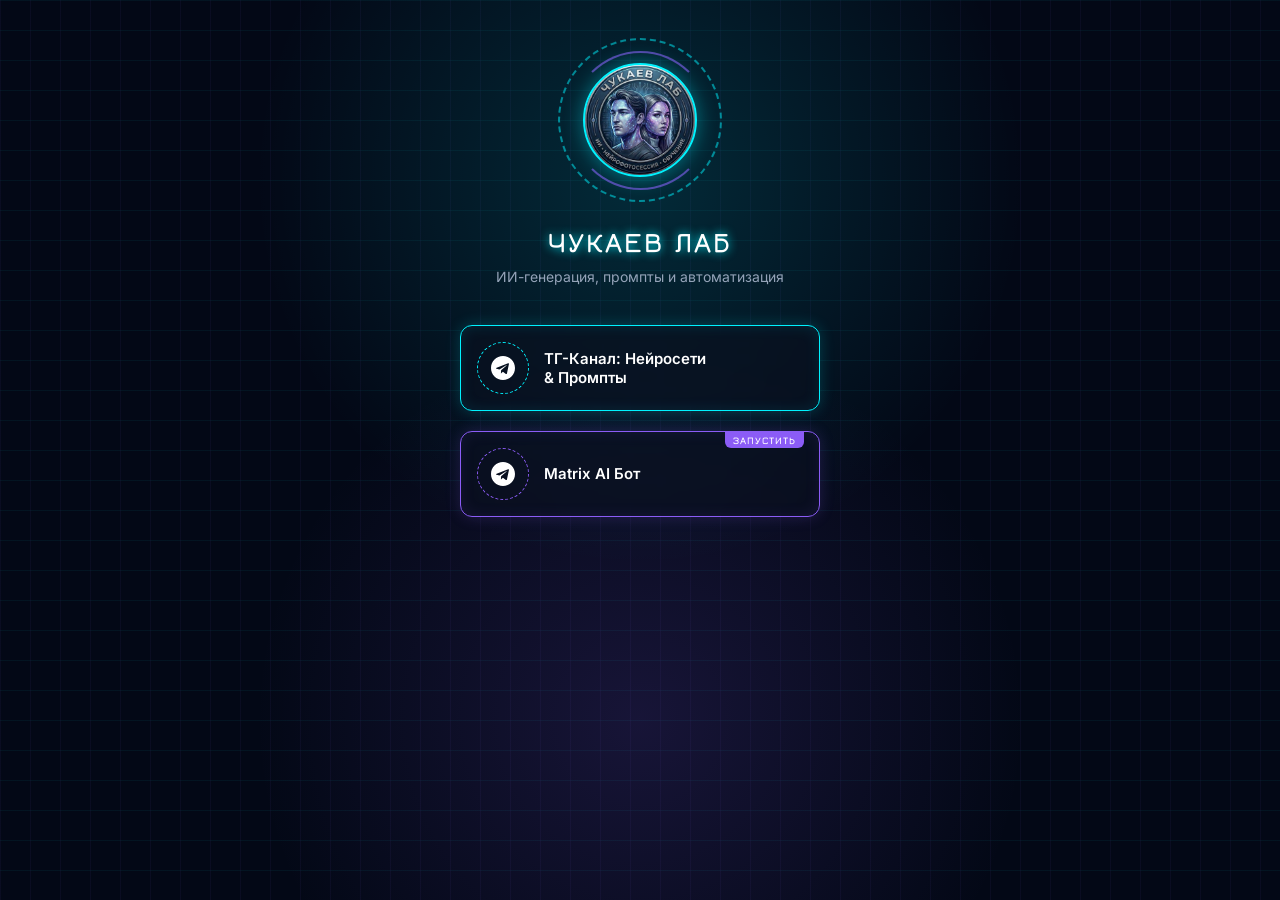
==== index.html @ b9b65d3c "Update index.html" ====
<!DOCTYPE html>
<html lang="ru">
<head>
    <meta charset="UTF-8">
    <meta name="viewport" content="width=device-width, initial-scale=1.0">
    <title>ЧУКАЕВ ЛАБ | AI Ecosystem</title>
    
    <link href="https://fonts.googleapis.com/css2?family=Jura:wght@600;700&family=Inter:wght@400;600&display=swap" rel="stylesheet">

    <style>
        :root {
            --bg-base: #030816;
            --neon-cyan: #00f2fe;
            --neon-purple: #8b5cf6;
            --text-main: #ffffff;
            --text-muted: #94a3b8;
        }

        body {
            margin: 0;
            padding: 0;
            background-color: var(--bg-base);
            font-family: 'Inter', sans-serif;
            color: var(--text-main);
            display: flex;
            flex-direction: column;
            align-items: center;
            min-height: 100vh;
            overflow-x: hidden;
            /* Кибер-фон с матричной сеткой */
            background-image: 
                radial-gradient(circle at 50% 20%, rgba(0, 242, 254, 0.15) 0%, transparent 40%),
                radial-gradient(circle at 50% 80%, rgba(139, 92, 246, 0.15) 0%, transparent 40%),
                linear-gradient(rgba(0, 242, 254, 0.05) 1px, transparent 1px),
                linear-gradient(90deg, rgba(139, 92, 246, 0.05) 1px, transparent 1px);
            background-size: 100% 100%, 100% 100%, 30px 30px, 30px 30px;
        }

        .container {
            width: 100%;
            max-width: 400px;
            padding: 40px 20px;
            box-sizing: border-box;
            display: flex;
            flex-direction: column;
            align-items: center;
        }

        /* КОМПЛЕКС АВАТАРА И КОЛЕЦ */
        .avatar-complex {
            position: relative;
            width: 160px;
            height: 160px;
            display: flex;
            justify-content: center;
            align-items: center;
            margin-bottom: 25px;
        }

        /* Фото подтягивается автоматически */
        .avatar-img {
            width: 110px;
            height: 110px;
            border-radius: 50%;
            background-image: url('IMG_20260714_024154_611.jpg');
            background-size: cover;
            background-position: center;
            border: 2px solid var(--neon-cyan);
            box-shadow: 0 0 20px rgba(0, 242, 254, 0.4);
            z-index: 10;
        }

        /* Анимированные кольца (Layer 1) */
        .ring-outer {
            position: absolute;
            width: 100%;
            height: 100%;
            border-radius: 50%;
            border: 2px dashed rgba(0, 242, 254, 0.5);
            animation: spin 15s linear infinite;
        }

        /* Анимированные кольца (Layer 2) */
        .ring-inner {
            position: absolute;
            width: 135px;
            height: 135px;
            border-radius: 50%;
            border: 2px solid rgba(139, 92, 246, 0.6);
            border-left: 2px solid transparent;
            border-right: 2px solid transparent;
            animation: spin-reverse 10s linear infinite;
        }

        @keyframes spin { 100% { transform: rotate(360deg); } }
        @keyframes spin-reverse { 100% { transform: rotate(-360deg); } }

        /* ТИТУЛЫ */
        h1 {
            font-family: 'Jura', sans-serif;
            font-size: 28px;
            font-weight: 700;
            text-transform: uppercase;
            margin: 0 0 10px 0;
            letter-spacing: 2px;
            color: var(--text-main);
            text-shadow: 0 0 10px var(--neon-cyan);
        }

        .subtitle {
            font-size: 14px;
            color: var(--text-muted);
            margin-bottom: 40px;
            text-align: center;
        }

        /* КНОПКИ */
        .btn-stack {
            width: 100%;
            display: flex;
            flex-direction: column;
            gap: 20px;
        }

        .btn {
            position: relative;
            display: flex;
            align-items: center;
            padding: 16px;
            border-radius: 12px;
            text-decoration: none;
            color: var(--text-main);
            background: rgba(10, 15, 30, 0.6);
            backdrop-filter: blur(8px);
            -webkit-backdrop-filter: blur(8px);
            transition: transform 0.2s, box-shadow 0.2s;
            overflow: hidden;
        }

        /* Стилизация Cyan кнопки */
        .btn-cyan {
            border: 1px solid var(--neon-cyan);
            box-shadow: inset 0 0 15px rgba(0, 242, 254, 0.1), 0 0 15px rgba(0, 242, 254, 0.2);
        }

        /* Стилизация Purple кнопки */
        .btn-purple {
            border: 1px solid var(--neon-purple);
            box-shadow: inset 0 0 15px rgba(139, 92, 246, 0.1), 0 0 15px rgba(139, 92, 246, 0.2);
        }

        .btn:hover {
            transform: translateY(-2px);
            filter: brightness(1.2);
        }

        /* Векторная иконка ТГ в кибер-рамке */
        .icon-box {
            display: flex;
            align-items: center;
            justify-content: center;
            width: 50px;
            height: 50px;
            border-radius: 50%;
            margin-right: 15px;
            flex-shrink: 0;
        }

        .btn-cyan .icon-box { border: 1px dashed var(--neon-cyan); }
        .btn-purple .icon-box { border: 1px dashed var(--neon-purple); }

        .tg-svg {
            width: 24px;
            height: 24px;
            fill: #fff;
        }

        .btn-text {
            font-size: 15px;
            font-weight: 600;
            line-height: 1.3;
        }

        .tag {
            position: absolute;
            top: 0;
            right: 15px;
            background: var(--neon-purple);
            color: #fff;
            font-size: 10px;
            padding: 2px 8px;
            border-radius: 0 0 6px 6px;
            text-transform: uppercase;
            letter-spacing: 1px;
            font-family: 'Jura', sans-serif;
            font-weight: 700;
        }

    </style>
</head>
<body>

    <div class="container">
        <div class="avatar-complex">
            <div class="ring-outer"></div>
            <div class="ring-inner"></div>
            <div class="avatar-img"></div>
        </div>

        <h1>Чукаев Лаб</h1>
        <div class="subtitle">ИИ-генерация, промпты и автоматизация</div>

        <div class="btn-stack">
            
            <a href="https://telegram.me/ai_prompts_chukaev" class="btn btn-cyan" target="_blank">
                <div class="icon-box">
                    <svg class="tg-svg" viewBox="0 0 24 24"><path d="M12 0C5.37 0 0 5.37 0 12s5.37 12 12 12 12-5.37 12-12S18.63 0 12 0zm5.89 8.24l-1.95 9.17c-.15.65-.53.81-1.07.5l-2.95-2.18-1.42 1.37c-.16.16-.29.29-.6.29l.21-3.02 5.5-4.97c.24-.22-.05-.34-.37-.13l-6.8 4.28-2.93-.91c-.64-.2-.65-.64.13-.95l11.45-4.41c.53-.2.99.12.8.96z"/></svg>
                </div>
                <div class="btn-text">ТГ-Канал: Нейросети<br>& Промпты</div>
            </a>

            <a href="https://telegram.me/matrixai_robot?start=r-943037293" class="btn btn-purple" target="_blank">
                <span class="tag">Запустить</span>
                <div class="icon-box">
                    <svg class="tg-svg" viewBox="0 0 24 24"><path d="M12 0C5.37 0 0 5.37 0 12s5.37 12 12 12 12-5.37 12-12S18.63 0 12 0zm5.89 8.24l-1.95 9.17c-.15.65-.53.81-1.07.5l-2.95-2.18-1.42 1.37c-.16.16-.29.29-.6.29l.21-3.02 5.5-4.97c.24-.22-.05-.34-.37-.13l-6.8 4.28-2.93-.91c-.64-.2-.65-.64.13-.95l11.45-4.41c.53-.2.99.12.8.96z"/></svg>
                </div>
                <div class="btn-text">Matrix AI Бот</div>
            </a>

        </div>
    </div>

</body>
</html>
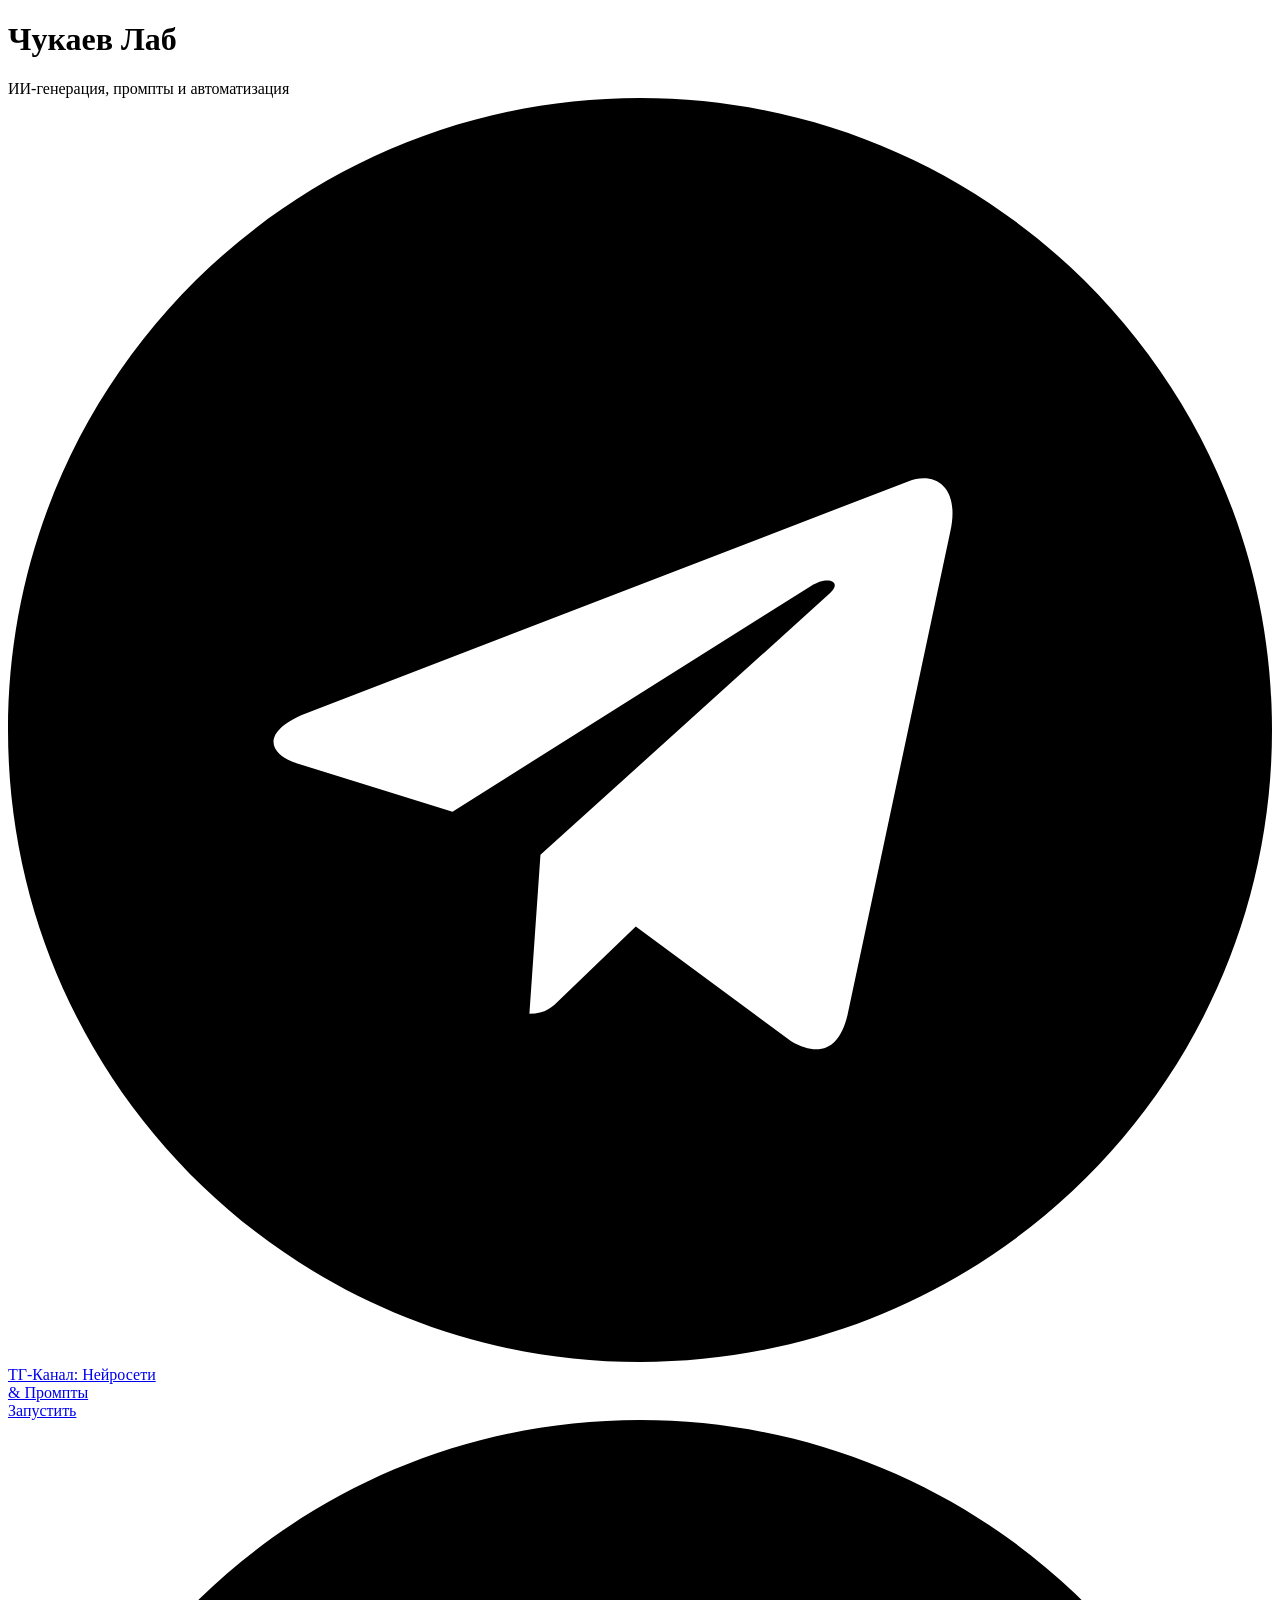
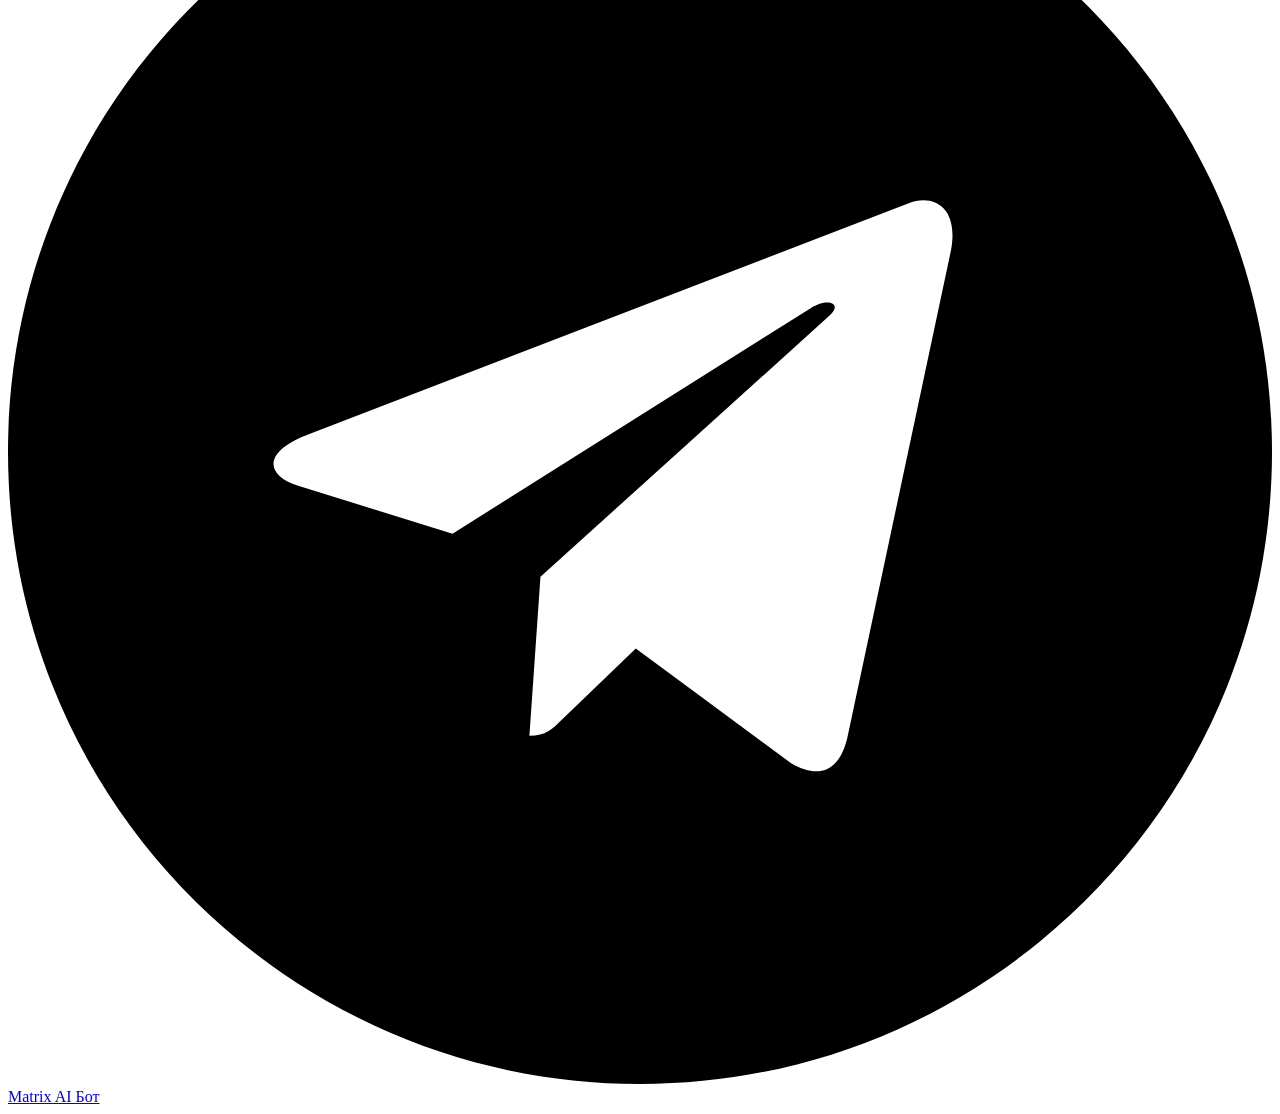
==== commit da308803: "Update index.html" ====
--- a/index.html
+++ b/index.html
@@ -6,204 +6,16 @@
     <title>ЧУКАЕВ ЛАБ | AI Ecosystem</title>
     
     <link href="https://fonts.googleapis.com/css2?family=Jura:wght@600;700&family=Inter:wght@400;600&display=swap" rel="stylesheet">
-
-    <style>
-        :root {
-            --bg-base: #030816;
-            --neon-cyan: #00f2fe;
-            --neon-purple: #8b5cf6;
-            --text-main: #ffffff;
-            --text-muted: #94a3b8;
-        }
-
-        body {
-            margin: 0;
-            padding: 0;
-            background-color: var(--bg-base);
-            font-family: 'Inter', sans-serif;
-            color: var(--text-main);
-            display: flex;
-            flex-direction: column;
-            align-items: center;
-            min-height: 100vh;
-            overflow-x: hidden;
-            /* Кибер-фон с матричной сеткой */
-            background-image: 
-                radial-gradient(circle at 50% 20%, rgba(0, 242, 254, 0.15) 0%, transparent 40%),
-                radial-gradient(circle at 50% 80%, rgba(139, 92, 246, 0.15) 0%, transparent 40%),
-                linear-gradient(rgba(0, 242, 254, 0.05) 1px, transparent 1px),
-                linear-gradient(90deg, rgba(139, 92, 246, 0.05) 1px, transparent 1px);
-            background-size: 100% 100%, 100% 100%, 30px 30px, 30px 30px;
-        }
-
-        .container {
-            width: 100%;
-            max-width: 400px;
-            padding: 40px 20px;
-            box-sizing: border-box;
-            display: flex;
-            flex-direction: column;
-            align-items: center;
-        }
-
-        /* КОМПЛЕКС АВАТАРА И КОЛЕЦ */
-        .avatar-complex {
-            position: relative;
-            width: 160px;
-            height: 160px;
-            display: flex;
-            justify-content: center;
-            align-items: center;
-            margin-bottom: 25px;
-        }
-
-        /* Фото подтягивается автоматически */
-        .avatar-img {
-            width: 110px;
-            height: 110px;
-            border-radius: 50%;
-            background-image: url('IMG_20260714_024154_611.jpg');
-            background-size: cover;
-            background-position: center;
-            border: 2px solid var(--neon-cyan);
-            box-shadow: 0 0 20px rgba(0, 242, 254, 0.4);
-            z-index: 10;
-        }
-
-        /* Анимированные кольца (Layer 1) */
-        .ring-outer {
-            position: absolute;
-            width: 100%;
-            height: 100%;
-            border-radius: 50%;
-            border: 2px dashed rgba(0, 242, 254, 0.5);
-            animation: spin 15s linear infinite;
-        }
-
-        /* Анимированные кольца (Layer 2) */
-        .ring-inner {
-            position: absolute;
-            width: 135px;
-            height: 135px;
-            border-radius: 50%;
-            border: 2px solid rgba(139, 92, 246, 0.6);
-            border-left: 2px solid transparent;
-            border-right: 2px solid transparent;
-            animation: spin-reverse 10s linear infinite;
-        }
-
-        @keyframes spin { 100% { transform: rotate(360deg); } }
-        @keyframes spin-reverse { 100% { transform: rotate(-360deg); } }
-
-        /* ТИТУЛЫ */
-        h1 {
-            font-family: 'Jura', sans-serif;
-            font-size: 28px;
-            font-weight: 700;
-            text-transform: uppercase;
-            margin: 0 0 10px 0;
-            letter-spacing: 2px;
-            color: var(--text-main);
-            text-shadow: 0 0 10px var(--neon-cyan);
-        }
-
-        .subtitle {
-            font-size: 14px;
-            color: var(--text-muted);
-            margin-bottom: 40px;
-            text-align: center;
-        }
-
-        /* КНОПКИ */
-        .btn-stack {
-            width: 100%;
-            display: flex;
-            flex-direction: column;
-            gap: 20px;
-        }
-
-        .btn {
-            position: relative;
-            display: flex;
-            align-items: center;
-            padding: 16px;
-            border-radius: 12px;
-            text-decoration: none;
-            color: var(--text-main);
-            background: rgba(10, 15, 30, 0.6);
-            backdrop-filter: blur(8px);
-            -webkit-backdrop-filter: blur(8px);
-            transition: transform 0.2s, box-shadow 0.2s;
-            overflow: hidden;
-        }
-
-        /* Стилизация Cyan кнопки */
-        .btn-cyan {
-            border: 1px solid var(--neon-cyan);
-            box-shadow: inset 0 0 15px rgba(0, 242, 254, 0.1), 0 0 15px rgba(0, 242, 254, 0.2);
-        }
-
-        /* Стилизация Purple кнопки */
-        .btn-purple {
-            border: 1px solid var(--neon-purple);
-            box-shadow: inset 0 0 15px rgba(139, 92, 246, 0.1), 0 0 15px rgba(139, 92, 246, 0.2);
-        }
-
-        .btn:hover {
-            transform: translateY(-2px);
-            filter: brightness(1.2);
-        }
-
-        /* Векторная иконка ТГ в кибер-рамке */
-        .icon-box {
-            display: flex;
-            align-items: center;
-            justify-content: center;
-            width: 50px;
-            height: 50px;
-            border-radius: 50%;
-            margin-right: 15px;
-            flex-shrink: 0;
-        }
-
-        .btn-cyan .icon-box { border: 1px dashed var(--neon-cyan); }
-        .btn-purple .icon-box { border: 1px dashed var(--neon-purple); }
-
-        .tg-svg {
-            width: 24px;
-            height: 24px;
-            fill: #fff;
-        }
-
-        .btn-text {
-            font-size: 15px;
-            font-weight: 600;
-            line-height: 1.3;
-        }
-
-        .tag {
-            position: absolute;
-            top: 0;
-            right: 15px;
-            background: var(--neon-purple);
-            color: #fff;
-            font-size: 10px;
-            padding: 2px 8px;
-            border-radius: 0 0 6px 6px;
-            text-transform: uppercase;
-            letter-spacing: 1px;
-            font-family: 'Jura', sans-serif;
-            font-weight: 700;
-        }
-
-    </style>
+    <link rel="stylesheet" href="style.css">
 </head>
 <body>
 
     <div class="container">
+        
         <div class="avatar-complex">
             <div class="ring-outer"></div>
             <div class="ring-inner"></div>
+            <div class="ring-core"></div>
             <div class="avatar-img"></div>
         </div>
 
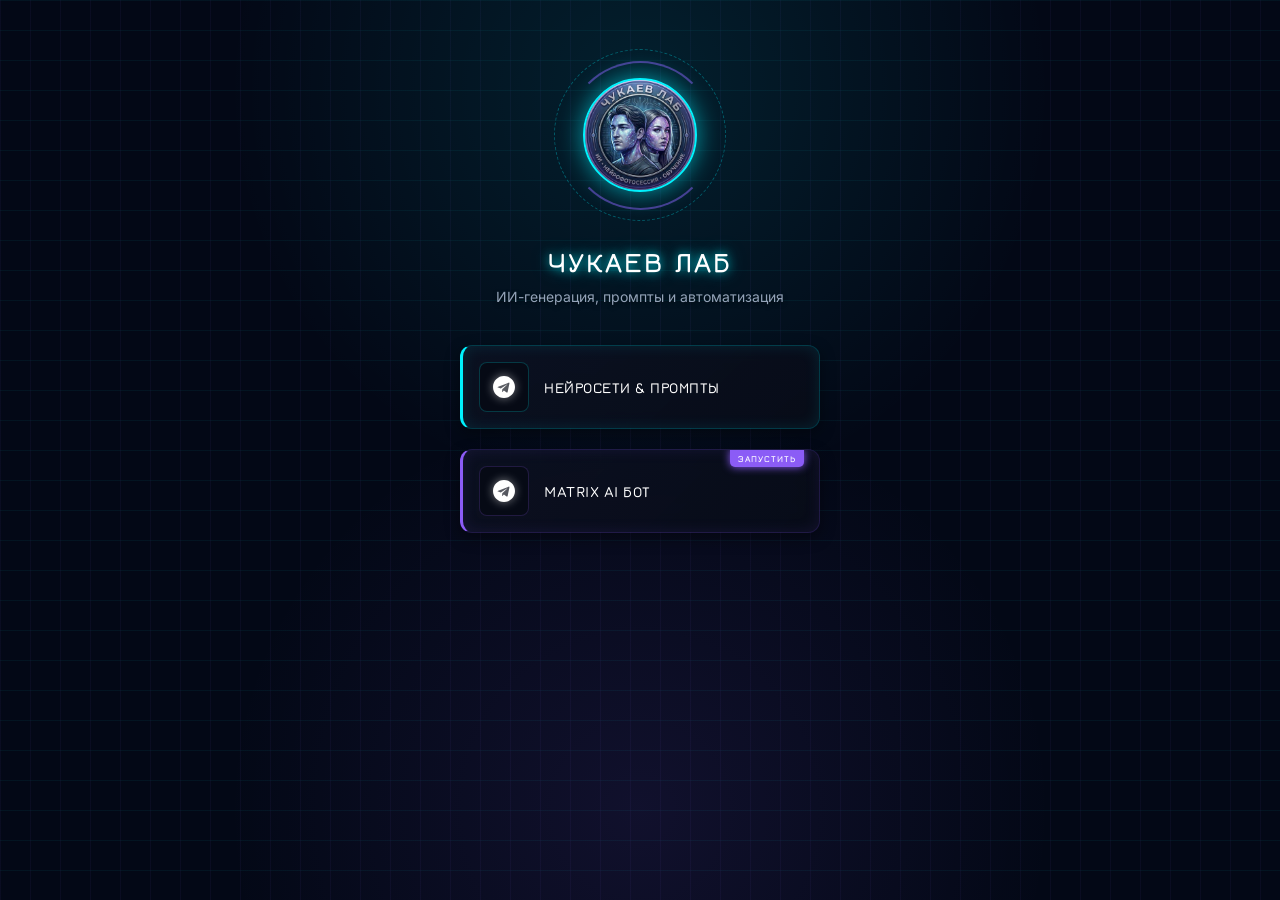
==== commit 85d1c4a2: "Update index.html" ====
--- a/index.html
+++ b/index.html
@@ -5,8 +5,230 @@
     <meta name="viewport" content="width=device-width, initial-scale=1.0">
     <title>ЧУКАЕВ ЛАБ | AI Ecosystem</title>
     
+    <meta http-equiv="Cache-Control" content="no-cache, no-store, must-revalidate" />
+    <meta http-equiv="Pragma" content="no-cache" />
+    <meta http-equiv="Expires" content="0" />
+
     <link href="https://fonts.googleapis.com/css2?family=Jura:wght@600;700&family=Inter:wght@400;600&display=swap" rel="stylesheet">
-    <link rel="stylesheet" href="style.css">
+
+    <style>
+        :root {
+            /* Фирменная неоновая палитра Chukaev Lab */
+            --bg-base: #030816;
+            --neon-cyan: #00f2fe;
+            --neon-purple: #8b5cf6;
+            --text-main: #ffffff;
+            --text-muted: #94a3b8;
+            
+            /* Сложные отсветы (для glow) */
+            --glow-cyan: rgba(0, 242, 254, 0.6);
+            --glow-purple: rgba(139, 92, 246, 0.6);
+        }
+
+        body {
+            margin: 0;
+            padding: 0;
+            background-color: var(--bg-base);
+            font-family: 'Inter', sans-serif;
+            color: var(--text-main);
+            display: flex;
+            flex-direction: column;
+            align-items: center;
+            min-height: 100vh;
+            overflow-x: hidden;
+            
+            /* Кибер-фон с матричной сеткой (анимированный) */
+            background-image: 
+                radial-gradient(circle at 50% 10%, rgba(0, 242, 254, 0.1) 0%, transparent 40%),
+                radial-gradient(circle at 50% 90%, rgba(139, 92, 246, 0.1) 0%, transparent 40%),
+                linear-gradient(rgba(0, 242, 254, 0.05) 1px, transparent 1px),
+                linear-gradient(90deg, rgba(139, 92, 246, 0.05) 1px, transparent 1px);
+            background-size: 100% 100%, 100% 100%, 30px 30px, 30px 30px;
+            animation: background-pulse 10s infinite linear;
+        }
+
+        @keyframes background-pulse {
+            0%, 100% { background-position: 0% 0%, 0% 0%, 0 0, 0 0; }
+            50% { background-position: 10% 5%, 5% 10%, 10px 10px, 10px 10px; }
+        }
+
+        .container {
+            width: 100%;
+            max-width: 400px;
+            padding: 50px 20px;
+            box-sizing: border-box;
+            display: flex;
+            flex-direction: column;
+            align-items: center;
+            z-index: 10;
+        }
+
+        /* МНОГОСЛОЙНЫЙ АВАТАР И КОЛЬЦА (Анимированные) */
+        .avatar-complex {
+            position: relative;
+            width: 170px;
+            height: 170px;
+            display: flex;
+            justify-content: center;
+            align-items: center;
+            margin-bottom: 25px;
+        }
+
+        /* Твое загруженное фото (с глубоким glow) */
+        .avatar-img {
+            width: 110px;
+            height: 110px;
+            border-radius: 50%;
+            background-image: url('IMG_20260714_024154_611.jpg');
+            background-size: cover;
+            background-position: center;
+            border: 2px solid var(--neon-cyan);
+            box-shadow: 0 0 25px var(--glow-cyan), inset 0 0 15px var(--glow-purple);
+            z-index: 10;
+        }
+
+        /* Внешнее пунктирное кольцо */
+        .ring-outer {
+            position: absolute;
+            width: 100%;
+            height: 100%;
+            border-radius: 50%;
+            border: 1px dashed rgba(0, 242, 254, 0.3);
+            animation: spin 15s linear infinite;
+        }
+
+        /* Внутреннее сплошное неоновое кольцо */
+        .ring-inner {
+            position: absolute;
+            width: 145px;
+            height: 145px;
+            border-radius: 50%;
+            border: 2px solid rgba(139, 92, 246, 0.5);
+            border-left-color: transparent;
+            border-right-color: transparent;
+            animation: spin-reverse 8s linear infinite;
+        }
+
+        @keyframes spin { 100% { transform: rotate(360deg); } }
+        @keyframes spin-reverse { 100% { transform: rotate(-360deg); } }
+
+        /* ЗАГОЛОВКИ (сText Glow) */
+        h1 {
+            font-family: 'Jura', sans-serif;
+            font-size: 28px;
+            font-weight: 700;
+            text-transform: uppercase;
+            margin: 0 0 10px 0;
+            letter-spacing: 2px;
+            color: var(--text-main);
+            /* Неоновое свечение текста */
+            text-shadow: 0 0 10px rgba(0, 242, 254, 0.8), 0 0 20px rgba(0, 242, 254, 0.4);
+        }
+
+        .subtitle {
+            font-size: 14px;
+            color: var(--text-muted);
+            margin-bottom: 40px;
+            text-align: center;
+            text-shadow: 0 2px 4px rgba(0,0,0,0.5);
+        }
+
+        /* КНОПКИ (в стиле Контроль-панели + Glassmorphism) */
+        .btn-stack {
+            width: 100%;
+            display: flex;
+            flex-direction: column;
+            gap: 20px;
+        }
+
+        .btn {
+            position: relative;
+            display: flex;
+            align-items: center;
+            padding: 16px;
+            border-radius: 12px;
+            text-decoration: none;
+            color: var(--text-main);
+            
+            /* Эффект матового стекла */
+            background: linear-gradient(135deg, rgba(13, 18, 34, 0.8) 0%, rgba(8, 12, 24, 0.9) 100%);
+            backdrop-filter: blur(10px);
+            -webkit-backdrop-filter: blur(10px);
+            
+            transition: all 0.3s ease;
+            overflow: hidden;
+            background-clip: padding-box;
+        }
+
+        /* Сложные рамки для Cyan кнопок */
+        .btn-cyan {
+            border: 1px solid rgba(0, 242, 254, 0.2);
+            border-left-width: 3px;
+            border-left-color: var(--neon-cyan);
+            box-shadow: inset 0 0 15px rgba(0, 242, 254, 0.1), 0 5px 15px rgba(0, 0, 0, 0.4);
+        }
+
+        /* Сложные рамки для Purple кнопок */
+        .btn-purple {
+            border: 1px solid rgba(139, 92, 246, 0.2);
+            border-left-width: 3px;
+            border-left-color: var(--neon-purple);
+            box-shadow: inset 0 0 15px rgba(139, 92, 246, 0.1), 0 5px 15px rgba(0, 0, 0, 0.4);
+        }
+
+        .btn:hover {
+            transform: translateY(-2px) scale(1.01);
+            filter: brightness(1.2);
+        }
+
+        /* Векторная иконка ТГ в кибер-рамке */
+        .icon-box {
+            display: flex;
+            align-items: center;
+            justify-content: center;
+            width: 48px;
+            height: 48px;
+            border-radius: 8px;
+            margin-right: 15px;
+            flex-shrink: 0;
+            background: rgba(0,0,0,0.3);
+        }
+
+        .btn-cyan .icon-box { border: 1px solid rgba(0, 242, 254, 0.2); }
+        .btn-purple .icon-box { border: 1px solid rgba(139, 92, 246, 0.2); }
+
+        .tg-svg {
+            width: 22px;
+            height: 22px;
+            fill: #fff;
+            filter: drop-shadow(0 0 5px rgba(255,255,255,0.5));
+        }
+
+        .btn-text {
+            font-size: 15px;
+            font-weight: 600;
+            font-family: 'Jura', sans-serif;
+            text-transform: uppercase;
+            letter-spacing: 0.5px;
+        }
+
+        /* Плашка 'ЗАПУСТИТЬ' */
+        .tag {
+            position: absolute;
+            top: 0;
+            right: 15px;
+            background: var(--neon-purple);
+            color: #fff;
+            font-size: 9px;
+            padding: 3px 8px;
+            border-radius: 0 0 5px 5px;
+            text-transform: uppercase;
+            letter-spacing: 1px;
+            font-family: 'Jura', sans-serif;
+            font-weight: 700;
+            box-shadow: 0 0 8px var(--neon-purple);
+        }
+    </style>
 </head>
 <body>
 
@@ -15,7 +237,6 @@
         <div class="avatar-complex">
             <div class="ring-outer"></div>
             <div class="ring-inner"></div>
-            <div class="ring-core"></div>
             <div class="avatar-img"></div>
         </div>
 
@@ -28,7 +249,7 @@
                 <div class="icon-box">
                     <svg class="tg-svg" viewBox="0 0 24 24"><path d="M12 0C5.37 0 0 5.37 0 12s5.37 12 12 12 12-5.37 12-12S18.63 0 12 0zm5.89 8.24l-1.95 9.17c-.15.65-.53.81-1.07.5l-2.95-2.18-1.42 1.37c-.16.16-.29.29-.6.29l.21-3.02 5.5-4.97c.24-.22-.05-.34-.37-.13l-6.8 4.28-2.93-.91c-.64-.2-.65-.64.13-.95l11.45-4.41c.53-.2.99.12.8.96z"/></svg>
                 </div>
-                <div class="btn-text">ТГ-Канал: Нейросети<br>& Промпты</div>
+                <div class="btn-text">Нейросети & Промпты</div>
             </a>
 
             <a href="https://telegram.me/matrixai_robot?start=r-943037293" class="btn btn-purple" target="_blank">
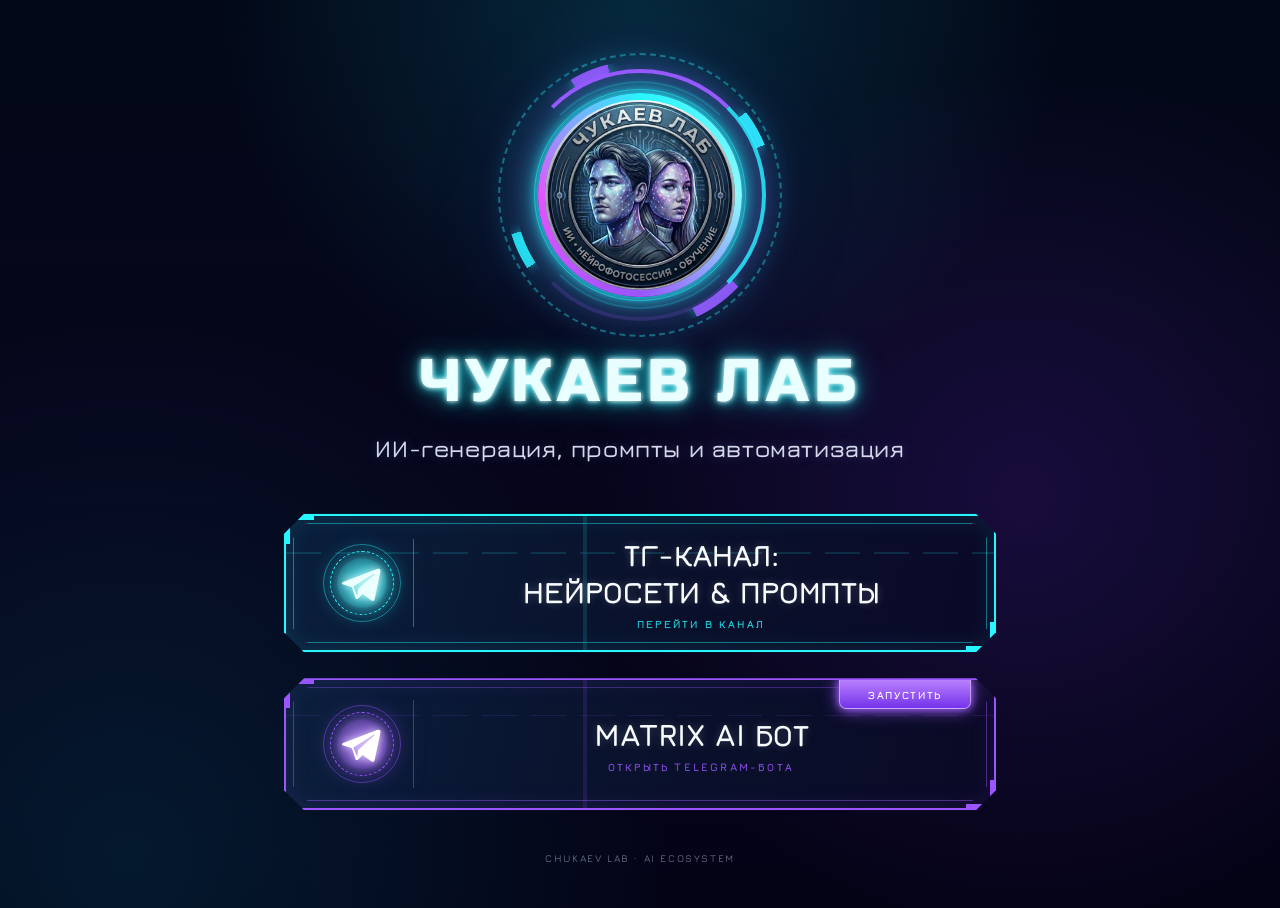
==== commit 4f5cb3dc: "Add files via upload" ====
--- a/index.html
+++ b/index.html
@@ -2,266 +2,701 @@
 <html lang="ru">
 <head>
     <meta charset="UTF-8">
-    <meta name="viewport" content="width=device-width, initial-scale=1.0">
+    <meta name="viewport" content="width=device-width, initial-scale=1, viewport-fit=cover">
+    <meta name="theme-color" content="#040719">
+
     <title>ЧУКАЕВ ЛАБ | AI Ecosystem</title>
-    
-    <meta http-equiv="Cache-Control" content="no-cache, no-store, must-revalidate" />
-    <meta http-equiv="Pragma" content="no-cache" />
-    <meta http-equiv="Expires" content="0" />
-
-    <link href="https://fonts.googleapis.com/css2?family=Jura:wght@600;700&family=Inter:wght@400;600&display=swap" rel="stylesheet">
+
+    <link rel="preconnect" href="https://fonts.googleapis.com">
+    <link rel="preconnect" href="https://fonts.gstatic.com" crossorigin>
+    <link href="https://fonts.googleapis.com/css2?family=Jura:wght@500;600;700&family=Russo+One&display=swap" rel="stylesheet">
 
     <style>
         :root {
-            /* Фирменная неоновая палитра Chukaev Lab */
-            --bg-base: #030816;
-            --neon-cyan: #00f2fe;
-            --neon-purple: #8b5cf6;
-            --text-main: #ffffff;
-            --text-muted: #94a3b8;
-            
-            /* Сложные отсветы (для glow) */
-            --glow-cyan: rgba(0, 242, 254, 0.6);
-            --glow-purple: rgba(139, 92, 246, 0.6);
+            --bg: #030518;
+            --cyan: #27f5ff;
+            --cyan-soft: rgba(39, 245, 255, 0.42);
+            --cyan-dark: rgba(39, 245, 255, 0.12);
+            --purple: #9a55ff;
+            --purple-soft: rgba(154, 85, 255, 0.45);
+            --purple-dark: rgba(154, 85, 255, 0.12);
+            --white: #f8fbff;
+            --muted: #b8c0d8;
+            --content-width: 760px;
+        }
+
+        * { box-sizing: border-box; }
+
+        html {
+            min-height: 100%;
+            background: var(--bg);
         }
 
         body {
+            min-height: 100vh;
             margin: 0;
-            padding: 0;
-            background-color: var(--bg-base);
-            font-family: 'Inter', sans-serif;
-            color: var(--text-main);
+            overflow-x: hidden;
+            color: var(--white);
+            font-family: "Jura", sans-serif;
+            background:
+                radial-gradient(circle at 50% 0%, rgba(25, 213, 255, 0.16), transparent 38%),
+                radial-gradient(circle at 80% 55%, rgba(132, 59, 255, 0.15), transparent 38%),
+                radial-gradient(circle at 10% 95%, rgba(0, 214, 255, 0.1), transparent 38%),
+                linear-gradient(180deg, #020817 0%, #06051b 48%, #040316 100%);
+        }
+
+        body::before {
+            content: "";
+            position: fixed;
+            inset: 0;
+            z-index: -4;
+            pointer-events: none;
+            background-image:
+                linear-gradient(rgba(40, 223, 255, 0.075) 1px, transparent 1px),
+                linear-gradient(90deg, rgba(40, 223, 255, 0.075) 1px, transparent 1px);
+            background-size: 42px 42px;
+            -webkit-mask-image: linear-gradient(to bottom, rgba(0,0,0,.95), rgba(0,0,0,.48));
+            mask-image: linear-gradient(to bottom, rgba(0,0,0,.95), rgba(0,0,0,.48));
+            animation: gridMove 18s linear infinite;
+        }
+
+        body::after {
+            content: "";
+            position: fixed;
+            inset: 0;
+            z-index: -3;
+            pointer-events: none;
+            opacity: 0.2;
+            background: repeating-linear-gradient(to bottom, transparent 0, transparent 3px, rgba(255,255,255,.025) 4px);
+            animation: scanlines 12s linear infinite;
+        }
+
+        .ambient {
+            position: fixed;
+            inset: 0;
+            z-index: -2;
+            overflow: hidden;
+            pointer-events: none;
+        }
+
+        .ambient::before,
+        .ambient::after {
+            content: "";
+            position: absolute;
+            width: 480px;
+            height: 480px;
+            border-radius: 50%;
+            filter: blur(100px);
+            opacity: .17;
+        }
+
+        .ambient::before {
+            top: -170px;
+            left: -220px;
+            background: var(--cyan);
+            animation: ambientOne 11s ease-in-out infinite alternate;
+        }
+
+        .ambient::after {
+            right: -240px;
+            bottom: -170px;
+            background: var(--purple);
+            animation: ambientTwo 13s ease-in-out infinite alternate;
+        }
+
+        .page {
+            width: min(100%, var(--content-width));
+            min-height: 100vh;
+            margin: 0 auto;
+            padding: max(36px, env(safe-area-inset-top)) 24px max(44px, env(safe-area-inset-bottom));
             display: flex;
             flex-direction: column;
             align-items: center;
-            min-height: 100vh;
-            overflow-x: hidden;
-            
-            /* Кибер-фон с матричной сеткой (анимированный) */
-            background-image: 
-                radial-gradient(circle at 50% 10%, rgba(0, 242, 254, 0.1) 0%, transparent 40%),
-                radial-gradient(circle at 50% 90%, rgba(139, 92, 246, 0.1) 0%, transparent 40%),
-                linear-gradient(rgba(0, 242, 254, 0.05) 1px, transparent 1px),
-                linear-gradient(90deg, rgba(139, 92, 246, 0.05) 1px, transparent 1px);
-            background-size: 100% 100%, 100% 100%, 30px 30px, 30px 30px;
-            animation: background-pulse 10s infinite linear;
-        }
-
-        @keyframes background-pulse {
-            0%, 100% { background-position: 0% 0%, 0% 0%, 0 0, 0 0; }
-            50% { background-position: 10% 5%, 5% 10%, 10px 10px, 10px 10px; }
-        }
-
-        .container {
-            width: 100%;
-            max-width: 400px;
-            padding: 50px 20px;
-            box-sizing: border-box;
-            display: flex;
-            flex-direction: column;
-            align-items: center;
-            z-index: 10;
-        }
-
-        /* МНОГОСЛОЙНЫЙ АВАТАР И КОЛЬЦА (Анимированные) */
-        .avatar-complex {
+        }
+
+        .logo-zone {
             position: relative;
-            width: 170px;
-            height: 170px;
-            display: flex;
-            justify-content: center;
-            align-items: center;
-            margin-bottom: 25px;
-        }
-
-        /* Твое загруженное фото (с глубоким glow) */
-        .avatar-img {
-            width: 110px;
-            height: 110px;
-            border-radius: 50%;
-            background-image: url('IMG_20260714_024154_611.jpg');
-            background-size: cover;
-            background-position: center;
-            border: 2px solid var(--neon-cyan);
-            box-shadow: 0 0 25px var(--glow-cyan), inset 0 0 15px var(--glow-purple);
-            z-index: 10;
-        }
-
-        /* Внешнее пунктирное кольцо */
-        .ring-outer {
-            position: absolute;
+            width: 310px;
+            height: 310px;
+            margin-top: 4px;
+            display: grid;
+            place-items: center;
+            filter:
+                drop-shadow(0 0 22px rgba(35, 238, 255, .22))
+                drop-shadow(0 0 45px rgba(132, 70, 255, .14));
+        }
+
+        .logo-halo {
+            position: absolute;
+            width: 218px;
+            height: 218px;
+            border-radius: 50%;
+            background: radial-gradient(circle, rgba(37,245,255,.18), transparent 66%);
+            filter: blur(8px);
+            animation: haloPulse 3.3s ease-in-out infinite;
+        }
+
+        .ring {
+            position: absolute;
+            border-radius: 50%;
+            pointer-events: none;
+        }
+
+        .ring-a {
+            width: 284px;
+            height: 284px;
+            border: 2px dashed rgba(37,245,255,.39);
+            box-shadow: inset 0 0 22px rgba(37,245,255,.08), 0 0 18px rgba(37,245,255,.08);
+            animation: rotateRight 18s linear infinite;
+        }
+
+        .ring-b {
+            width: 252px;
+            height: 252px;
+            border: 4px solid transparent;
+            border-top-color: var(--purple);
+            border-right-color: rgba(39,245,255,.85);
+            border-bottom-color: rgba(154,85,255,.18);
+            filter: drop-shadow(0 0 7px var(--purple-soft));
+            animation: rotateLeft 9s linear infinite;
+        }
+
+        .ring-c {
+            width: 228px;
+            height: 228px;
+            border: 2px solid rgba(39,245,255,.2);
+            border-left-color: transparent;
+            border-right-color: transparent;
+            animation: rotateRight 6.5s linear infinite;
+        }
+
+        .segment-ring {
+            position: absolute;
+            width: 270px;
+            height: 270px;
+            border-radius: 50%;
+            background:
+                conic-gradient(
+                    from 20deg,
+                    transparent 0deg 32deg,
+                    rgba(39,245,255,.95) 32deg 48deg,
+                    transparent 48deg 113deg,
+                    rgba(154,85,255,.9) 113deg 135deg,
+                    transparent 135deg 217deg,
+                    rgba(39,245,255,.85) 217deg 233deg,
+                    transparent 233deg 309deg,
+                    rgba(154,85,255,.9) 309deg 326deg,
+                    transparent 326deg
+                );
+            -webkit-mask: radial-gradient(circle, transparent 0 124px, #000 125px 134px, transparent 135px);
+            mask: radial-gradient(circle, transparent 0 124px, #000 125px 134px, transparent 135px);
+            animation: rotateRight 12s linear infinite;
+            filter: drop-shadow(0 0 6px rgba(39,245,255,.55));
+        }
+
+        .logo-frame {
+            position: relative;
+            width: 204px;
+            height: 204px;
+            z-index: 5;
+            padding: 7px;
+            border-radius: 50%;
+            background: conic-gradient(from 0deg, var(--cyan), #8afaff, var(--purple), #e355ff, var(--cyan));
+            box-shadow:
+                0 0 14px var(--cyan),
+                0 0 34px rgba(39,245,255,.48),
+                0 0 65px rgba(154,85,255,.25);
+            animation: logoFloat 4s ease-in-out infinite, glowPulse 3s ease-in-out infinite;
+        }
+
+        .logo-frame::before {
+            content: "";
+            position: absolute;
+            inset: 7px;
+            z-index: 2;
+            border-radius: 50%;
+            border: 2px solid rgba(255,255,255,.35);
+            pointer-events: none;
+        }
+
+        .logo-frame::after {
+            content: "";
+            position: absolute;
+            inset: -4px;
+            z-index: -1;
+            border-radius: 50%;
+            border: 1px solid rgba(39,245,255,.5);
+            animation: logoShockwave 2.8s ease-out infinite;
+        }
+
+        .logo-image {
+            display: block;
             width: 100%;
             height: 100%;
             border-radius: 50%;
-            border: 1px dashed rgba(0, 242, 254, 0.3);
-            animation: spin 15s linear infinite;
-        }
-
-        /* Внутреннее сплошное неоновое кольцо */
-        .ring-inner {
-            position: absolute;
-            width: 145px;
-            height: 145px;
-            border-radius: 50%;
-            border: 2px solid rgba(139, 92, 246, 0.5);
-            border-left-color: transparent;
-            border-right-color: transparent;
-            animation: spin-reverse 8s linear infinite;
-        }
-
-        @keyframes spin { 100% { transform: rotate(360deg); } }
-        @keyframes spin-reverse { 100% { transform: rotate(-360deg); } }
-
-        /* ЗАГОЛОВКИ (сText Glow) */
-        h1 {
-            font-family: 'Jura', sans-serif;
-            font-size: 28px;
+            object-fit: cover;
+            background: #08122d;
+            animation: imageBreath 5s ease-in-out infinite;
+        }
+
+        .logo-shine {
+            position: absolute;
+            inset: 10px;
+            z-index: 7;
+            overflow: hidden;
+            border-radius: 50%;
+            pointer-events: none;
+        }
+
+        .logo-shine::before {
+            content: "";
+            position: absolute;
+            top: -40%;
+            left: -85%;
+            width: 48%;
+            height: 190%;
+            background: linear-gradient(90deg, transparent, rgba(255,255,255,.34), transparent);
+            transform: rotate(22deg);
+            animation: shine 4.8s ease-in-out infinite;
+        }
+
+        .title {
+            margin: 2px 0 0;
+            font-family: "Russo One", "Jura", sans-serif;
+            font-size: clamp(38px, 8vw, 60px);
+            font-weight: 400;
+            line-height: 1;
+            letter-spacing: .075em;
+            text-align: center;
+            text-transform: uppercase;
+            color: #eaffff;
+            text-shadow: 0 0 5px #fff, 0 0 12px var(--cyan), 0 0 30px rgba(39,245,255,.62);
+            animation: titlePulse 4s ease-in-out infinite;
+        }
+
+        .subtitle {
+            margin: 19px 0 48px;
+            color: #d4d8ea;
+            font-size: clamp(16px, 4vw, 24px);
+            font-weight: 600;
+            line-height: 1.45;
+            letter-spacing: .025em;
+            text-align: center;
+            text-shadow: 0 0 13px rgba(139,169,255,.28);
+        }
+
+        .links {
+            width: 100%;
+            display: grid;
+            gap: 26px;
+        }
+
+        .cyber-button {
+            --accent: var(--cyan);
+            --accent-soft: var(--cyan-soft);
+            --accent-dark: var(--cyan-dark);
+            position: relative;
+            min-height: 132px;
+            padding: 20px 31px 20px 24px;
+            isolation: isolate;
+            overflow: hidden;
+            display: grid;
+            grid-template-columns: 104px 1fr;
+            align-items: center;
+            gap: 25px;
+            color: var(--white);
+            text-decoration: none;
+            background: linear-gradient(105deg, rgba(11,33,62,.93), rgba(10,17,44,.95) 56%, rgba(11,10,39,.96));
+            border: 2px solid var(--accent);
+            border-radius: 4px;
+            box-shadow: 0 0 8px var(--accent-soft), 0 0 24px rgba(0,0,0,.38), inset 0 0 26px var(--accent-dark);
+            clip-path: polygon(20px 0, calc(100% - 20px) 0, 100% 20px, 100% calc(100% - 20px), calc(100% - 20px) 100%, 20px 100%, 0 calc(100% - 20px), 0 20px);
+            transform: translateZ(0);
+            transition: transform .25s ease, filter .25s ease, box-shadow .25s ease;
+        }
+
+        .cyber-button.purple {
+            --accent: var(--purple);
+            --accent-soft: var(--purple-soft);
+            --accent-dark: var(--purple-dark);
+        }
+
+        .cyber-button::before {
+            content: "";
+            position: absolute;
+            inset: 7px;
+            z-index: -2;
+            border: 1px solid var(--accent-soft);
+            clip-path: polygon(15px 0, calc(100% - 15px) 0, 100% 15px, 100% calc(100% - 15px), calc(100% - 15px) 100%, 15px 100%, 0 calc(100% - 15px), 0 15px);
+        }
+
+        .cyber-button::after {
+            content: "";
+            position: absolute;
+            top: 0;
+            left: -60%;
+            z-index: -1;
+            width: 45%;
+            height: 100%;
+            background: linear-gradient(90deg, transparent, var(--accent-dark), transparent);
+            transform: skewX(-24deg);
+            animation: buttonScan 4.6s ease-in-out infinite;
+        }
+
+        .circuit-lines {
+            position: absolute;
+            inset: 0;
+            z-index: -1;
+            opacity: .33;
+            pointer-events: none;
+            background:
+                linear-gradient(90deg, transparent 0 42%, var(--accent-soft) 42% 42.5%, transparent 42.5% 100%),
+                linear-gradient(0deg, transparent 0 72%, var(--accent-soft) 72% 73%, transparent 73% 100%);
+            -webkit-mask-image: repeating-linear-gradient(90deg, #000 0 35px, transparent 35px 49px);
+            mask-image: repeating-linear-gradient(90deg, #000 0 35px, transparent 35px 49px);
+        }
+
+        .corner {
+            position: absolute;
+            width: 28px;
+            height: 28px;
+            pointer-events: none;
+        }
+
+        .corner-tl {
+            top: 0;
+            left: 0;
+            border-top: 4px solid var(--accent);
+            border-left: 4px solid var(--accent);
+        }
+
+        .corner-br {
+            right: 0;
+            bottom: 0;
+            border-right: 4px solid var(--accent);
+            border-bottom: 4px solid var(--accent);
+        }
+
+        .icon-wrap {
+            position: relative;
+            width: 104px;
+            height: 88px;
+            display: grid;
+            place-items: center;
+            border-right: 1px solid var(--accent-soft);
+            filter: drop-shadow(0 0 9px var(--accent-soft));
+        }
+
+        .icon-orbit {
+            position: absolute;
+            width: 78px;
+            height: 78px;
+            border: 1px solid var(--accent-soft);
+            border-radius: 50%;
+            animation: iconRotate 8s linear infinite;
+        }
+
+        .icon-orbit::before {
+            content: "";
+            position: absolute;
+            inset: 6px;
+            border: 1px dashed var(--accent);
+            border-radius: 50%;
+            animation: rotateLeft 5s linear infinite;
+        }
+
+        .telegram-icon {
+            position: relative;
+            z-index: 2;
+            width: 54px;
+            height: 54px;
+            filter: drop-shadow(0 0 5px #fff) drop-shadow(0 0 13px var(--accent));
+        }
+
+        .button-copy {
+            position: relative;
+            z-index: 3;
+        }
+
+        .button-title {
+            display: block;
+            font-size: clamp(20px, 4.3vw, 31px);
             font-weight: 700;
+            line-height: 1.2;
+            text-align: center;
             text-transform: uppercase;
-            margin: 0 0 10px 0;
-            letter-spacing: 2px;
-            color: var(--text-main);
-            /* Неоновое свечение текста */
-            text-shadow: 0 0 10px rgba(0, 242, 254, 0.8), 0 0 20px rgba(0, 242, 254, 0.4);
-        }
-
-        .subtitle {
-            font-size: 14px;
-            color: var(--text-muted);
-            margin-bottom: 40px;
+            text-shadow: 0 0 8px rgba(255,255,255,.22);
+        }
+
+        .button-note {
+            display: block;
+            margin-top: 7px;
+            color: var(--accent);
+            font-size: 11px;
+            font-weight: 700;
+            letter-spacing: .2em;
             text-align: center;
-            text-shadow: 0 2px 4px rgba(0,0,0,0.5);
-        }
-
-        /* КНОПКИ (в стиле Контроль-панели + Glassmorphism) */
-        .btn-stack {
-            width: 100%;
-            display: flex;
-            flex-direction: column;
-            gap: 20px;
-        }
-
-        .btn {
-            position: relative;
-            display: flex;
-            align-items: center;
-            padding: 16px;
-            border-radius: 12px;
-            text-decoration: none;
-            color: var(--text-main);
-            
-            /* Эффект матового стекла */
-            background: linear-gradient(135deg, rgba(13, 18, 34, 0.8) 0%, rgba(8, 12, 24, 0.9) 100%);
-            backdrop-filter: blur(10px);
-            -webkit-backdrop-filter: blur(10px);
-            
-            transition: all 0.3s ease;
-            overflow: hidden;
-            background-clip: padding-box;
-        }
-
-        /* Сложные рамки для Cyan кнопок */
-        .btn-cyan {
-            border: 1px solid rgba(0, 242, 254, 0.2);
-            border-left-width: 3px;
-            border-left-color: var(--neon-cyan);
-            box-shadow: inset 0 0 15px rgba(0, 242, 254, 0.1), 0 5px 15px rgba(0, 0, 0, 0.4);
-        }
-
-        /* Сложные рамки для Purple кнопок */
-        .btn-purple {
-            border: 1px solid rgba(139, 92, 246, 0.2);
-            border-left-width: 3px;
-            border-left-color: var(--neon-purple);
-            box-shadow: inset 0 0 15px rgba(139, 92, 246, 0.1), 0 5px 15px rgba(0, 0, 0, 0.4);
-        }
-
-        .btn:hover {
-            transform: translateY(-2px) scale(1.01);
-            filter: brightness(1.2);
-        }
-
-        /* Векторная иконка ТГ в кибер-рамке */
-        .icon-box {
-            display: flex;
-            align-items: center;
-            justify-content: center;
-            width: 48px;
-            height: 48px;
-            border-radius: 8px;
-            margin-right: 15px;
-            flex-shrink: 0;
-            background: rgba(0,0,0,0.3);
-        }
-
-        .btn-cyan .icon-box { border: 1px solid rgba(0, 242, 254, 0.2); }
-        .btn-purple .icon-box { border: 1px solid rgba(139, 92, 246, 0.2); }
-
-        .tg-svg {
-            width: 22px;
-            height: 22px;
-            fill: #fff;
-            filter: drop-shadow(0 0 5px rgba(255,255,255,0.5));
-        }
-
-        .btn-text {
-            font-size: 15px;
+            text-transform: uppercase;
+            opacity: .86;
+        }
+
+        .launch-tag {
+            position: absolute;
+            top: -1px;
+            right: 23px;
+            z-index: 10;
+            min-width: 132px;
+            padding: 8px 14px 7px;
+            color: white;
+            font-size: 11px;
+            font-weight: 700;
+            letter-spacing: .15em;
+            text-align: center;
+            text-transform: uppercase;
+            background: linear-gradient(180deg, #b980ff, #7433e9);
+            border: 1px solid rgba(216,181,255,.75);
+            border-radius: 0 0 7px 7px;
+            box-shadow: 0 0 8px #a766ff, 0 0 18px rgba(154,85,255,.85);
+            animation: tagPulse 2.3s ease-in-out infinite;
+        }
+
+        .cyber-button:hover,
+        .cyber-button:focus-visible {
+            transform: translateY(-4px) scale(1.008);
+            filter: brightness(1.15);
+            box-shadow: 0 0 12px var(--accent), 0 0 32px var(--accent-soft), inset 0 0 34px var(--accent-dark);
+            outline: none;
+        }
+
+        .cyber-button:active { transform: scale(.985); }
+
+        .footer {
+            margin-top: 42px;
+            color: rgba(198,205,232,.48);
+            font-size: 10px;
             font-weight: 600;
-            font-family: 'Jura', sans-serif;
+            letter-spacing: .16em;
+            text-align: center;
             text-transform: uppercase;
-            letter-spacing: 0.5px;
-        }
-
-        /* Плашка 'ЗАПУСТИТЬ' */
-        .tag {
-            position: absolute;
-            top: 0;
-            right: 15px;
-            background: var(--neon-purple);
-            color: #fff;
-            font-size: 9px;
-            padding: 3px 8px;
-            border-radius: 0 0 5px 5px;
-            text-transform: uppercase;
-            letter-spacing: 1px;
-            font-family: 'Jura', sans-serif;
-            font-weight: 700;
-            box-shadow: 0 0 8px var(--neon-purple);
+        }
+
+        @keyframes gridMove {
+            from { background-position: 0 0, 0 0; }
+            to { background-position: 42px 42px, 42px 42px; }
+        }
+
+        @keyframes scanlines {
+            from { transform: translateY(0); }
+            to { transform: translateY(12px); }
+        }
+
+        @keyframes ambientOne {
+            to { transform: translate(100px,120px) scale(1.2); }
+        }
+
+        @keyframes ambientTwo {
+            to { transform: translate(-100px,-100px) scale(1.15); }
+        }
+
+        @keyframes rotateRight { to { transform: rotate(360deg); } }
+        @keyframes rotateLeft { to { transform: rotate(-360deg); } }
+
+        @keyframes logoFloat {
+            0%,100% { transform: translateY(0) scale(1); }
+            50% { transform: translateY(-7px) scale(1.015); }
+        }
+
+        @keyframes glowPulse {
+            0%,100% {
+                box-shadow: 0 0 14px var(--cyan), 0 0 34px rgba(39,245,255,.42), 0 0 60px rgba(154,85,255,.22);
+            }
+            50% {
+                box-shadow: 0 0 19px var(--cyan), 0 0 48px rgba(39,245,255,.72), 0 0 90px rgba(154,85,255,.42);
+            }
+        }
+
+        @keyframes imageBreath {
+            0%,100% { filter: brightness(1) contrast(1.05) saturate(1.08); }
+            50% { filter: brightness(1.12) contrast(1.08) saturate(1.2); }
+        }
+
+        @keyframes haloPulse {
+            0%,100% { opacity: .55; transform: scale(.94); }
+            50% { opacity: 1; transform: scale(1.12); }
+        }
+
+        @keyframes logoShockwave {
+            0% { opacity: .75; transform: scale(1); }
+            80%,100% { opacity: 0; transform: scale(1.15); }
+        }
+
+        @keyframes shine {
+            0%,15% { left: -85%; }
+            52%,100% { left: 145%; }
+        }
+
+        @keyframes titlePulse {
+            0%,100% { opacity: .94; }
+            50% {
+                opacity: 1;
+                text-shadow: 0 0 6px #fff, 0 0 16px var(--cyan), 0 0 38px rgba(39,245,255,.78);
+            }
+        }
+
+        @keyframes buttonScan {
+            0%,18% { left: -65%; }
+            58%,100% { left: 145%; }
+        }
+
+        @keyframes iconRotate { to { transform: rotate(360deg); } }
+
+        @keyframes tagPulse {
+            0%,100% { filter: brightness(1); }
+            50% {
+                filter: brightness(1.35);
+                box-shadow: 0 0 11px #bd8cff, 0 0 26px rgba(154,85,255,.95);
+            }
+        }
+
+        @media (max-width: 600px) {
+            .page { padding-left: 17px; padding-right: 17px; }
+            .logo-zone { width: 260px; height: 260px; }
+            .ring-a { width: 244px; height: 244px; }
+            .ring-b { width: 220px; height: 220px; }
+            .ring-c { width: 202px; height: 202px; }
+
+            .segment-ring {
+                width: 232px;
+                height: 232px;
+                -webkit-mask: radial-gradient(circle, transparent 0 106px, #000 107px 115px, transparent 116px);
+                mask: radial-gradient(circle, transparent 0 106px, #000 107px 115px, transparent 116px);
+            }
+
+            .logo-frame { width: 182px; height: 182px; }
+            .subtitle { margin-bottom: 36px; }
+
+            .cyber-button {
+                min-height: 112px;
+                padding: 17px 20px 17px 17px;
+                grid-template-columns: 82px 1fr;
+                gap: 14px;
+            }
+
+            .icon-wrap { width: 82px; height: 76px; }
+            .icon-orbit { width: 67px; height: 67px; }
+            .telegram-icon { width: 45px; height: 45px; }
+
+            .launch-tag {
+                right: 16px;
+                min-width: 112px;
+                padding: 6px 11px;
+                font-size: 9px;
+            }
+        }
+
+        @media (max-width: 390px) {
+            .button-title { font-size: 18px; }
+            .button-note { font-size: 9px; }
+            .cyber-button { grid-template-columns: 72px 1fr; gap: 10px; }
+            .icon-wrap { width: 72px; }
+        }
+
+        @media (prefers-reduced-motion: reduce) {
+            *, *::before, *::after {
+                animation-duration: .01ms !important;
+                animation-iteration-count: 1 !important;
+                scroll-behavior: auto !important;
+            }
         }
     </style>
 </head>
+
 <body>
-
-    <div class="container">
-        
-        <div class="avatar-complex">
-            <div class="ring-outer"></div>
-            <div class="ring-inner"></div>
-            <div class="avatar-img"></div>
-        </div>
-
-        <h1>Чукаев Лаб</h1>
-        <div class="subtitle">ИИ-генерация, промпты и автоматизация</div>
-
-        <div class="btn-stack">
-            
-            <a href="https://telegram.me/ai_prompts_chukaev" class="btn btn-cyan" target="_blank">
-                <div class="icon-box">
-                    <svg class="tg-svg" viewBox="0 0 24 24"><path d="M12 0C5.37 0 0 5.37 0 12s5.37 12 12 12 12-5.37 12-12S18.63 0 12 0zm5.89 8.24l-1.95 9.17c-.15.65-.53.81-1.07.5l-2.95-2.18-1.42 1.37c-.16.16-.29.29-.6.29l.21-3.02 5.5-4.97c.24-.22-.05-.34-.37-.13l-6.8 4.28-2.93-.91c-.64-.2-.65-.64.13-.95l11.45-4.41c.53-.2.99.12.8.96z"/></svg>
-                </div>
-                <div class="btn-text">Нейросети & Промпты</div>
+    <div class="ambient"></div>
+
+    <main class="page">
+        <section class="logo-zone" aria-label="Логотип Чукаев Лаб">
+            <div class="logo-halo"></div>
+            <div class="ring ring-a"></div>
+            <div class="segment-ring"></div>
+            <div class="ring ring-b"></div>
+            <div class="ring ring-c"></div>
+
+            <div class="logo-frame">
+                <img
+                    class="logo-image"
+                    src="./IMG_20260714_024154_611.jpg"
+                    alt="Чукаев Лаб"
+                >
+                <div class="logo-shine"></div>
+            </div>
+        </section>
+
+        <h1 class="title">Чукаев Лаб</h1>
+
+        <p class="subtitle">
+            ИИ-генерация, промпты и автоматизация
+        </p>
+
+        <section class="links" aria-label="Ссылки проекта">
+            <a
+                class="cyber-button"
+                href="https://telegram.me/ai_prompts_chukaev"
+                target="_blank"
+                rel="noopener noreferrer"
+            >
+                <span class="circuit-lines"></span>
+                <span class="corner corner-tl"></span>
+                <span class="corner corner-br"></span>
+
+                <span class="icon-wrap">
+                    <span class="icon-orbit"></span>
+
+                    <svg class="telegram-icon" viewBox="0 0 24 24" aria-hidden="true">
+                        <circle cx="12" cy="12" r="11" fill="#27f5ff" opacity="0.14"/>
+                        <path fill="#ecffff" d="M18.92 5.63 3.86 11.44c-1.03.41-1.02.98-.19 1.24l3.87 1.21 1.49 4.56c.18.5.09.7.61.7.4 0 .58-.18.81-.4l1.87-1.82 3.89 2.87c.72.4 1.24.19 1.42-.67l2.57-12.11c.27-1.06-.4-1.54-1.28-1.19ZM8.15 13.61l8.76-5.53c.44-.27.84-.13.51.16l-7.24 6.54-.28 3.04-1.75-4.21Z"/>
+                    </svg>
+                </span>
+
+                <span class="button-copy">
+                    <span class="button-title">
+                        ТГ-канал:<br>
+                        Нейросети &amp; Промпты
+                    </span>
+                    <span class="button-note">Перейти в канал</span>
+                </span>
             </a>
 
-            <a href="https://telegram.me/matrixai_robot?start=r-943037293" class="btn btn-purple" target="_blank">
-                <span class="tag">Запустить</span>
-                <div class="icon-box">
-                    <svg class="tg-svg" viewBox="0 0 24 24"><path d="M12 0C5.37 0 0 5.37 0 12s5.37 12 12 12 12-5.37 12-12S18.63 0 12 0zm5.89 8.24l-1.95 9.17c-.15.65-.53.81-1.07.5l-2.95-2.18-1.42 1.37c-.16.16-.29.29-.6.29l.21-3.02 5.5-4.97c.24-.22-.05-.34-.37-.13l-6.8 4.28-2.93-.91c-.64-.2-.65-.64.13-.95l11.45-4.41c.53-.2.99.12.8.96z"/></svg>
-                </div>
-                <div class="btn-text">Matrix AI Бот</div>
+            <a
+                class="cyber-button purple"
+                href="https://telegram.me/matrixai_robot?start=r-943037293"
+                target="_blank"
+                rel="noopener noreferrer"
+            >
+                <span class="launch-tag">Запустить</span>
+                <span class="circuit-lines"></span>
+                <span class="corner corner-tl"></span>
+                <span class="corner corner-br"></span>
+
+                <span class="icon-wrap">
+                    <span class="icon-orbit"></span>
+
+                    <svg class="telegram-icon" viewBox="0 0 24 24" aria-hidden="true">
+                        <circle cx="12" cy="12" r="11" fill="#9a55ff" opacity="0.16"/>
+                        <path fill="#ffffff" d="M18.92 5.63 3.86 11.44c-1.03.41-1.02.98-.19 1.24l3.87 1.21 1.49 4.56c.18.5.09.7.61.7.4 0 .58-.18.81-.4l1.87-1.82 3.89 2.87c.72.4 1.24.19 1.42-.67l2.57-12.11c.27-1.06-.4-1.54-1.28-1.19ZM8.15 13.61l8.76-5.53c.44-.27.84-.13.51.16l-7.24 6.54-.28 3.04-1.75-4.21Z"/>
+                    </svg>
+                </span>
+
+                <span class="button-copy">
+                    <span class="button-title">Matrix AI Бот</span>
+                    <span class="button-note">Открыть Telegram-бота</span>
+                </span>
             </a>
-
-        </div>
-    </div>
-
+        </section>
+
+        <footer class="footer">
+            Chukaev Lab · AI Ecosystem
+        </footer>
+    </main>
 </body>
 </html>
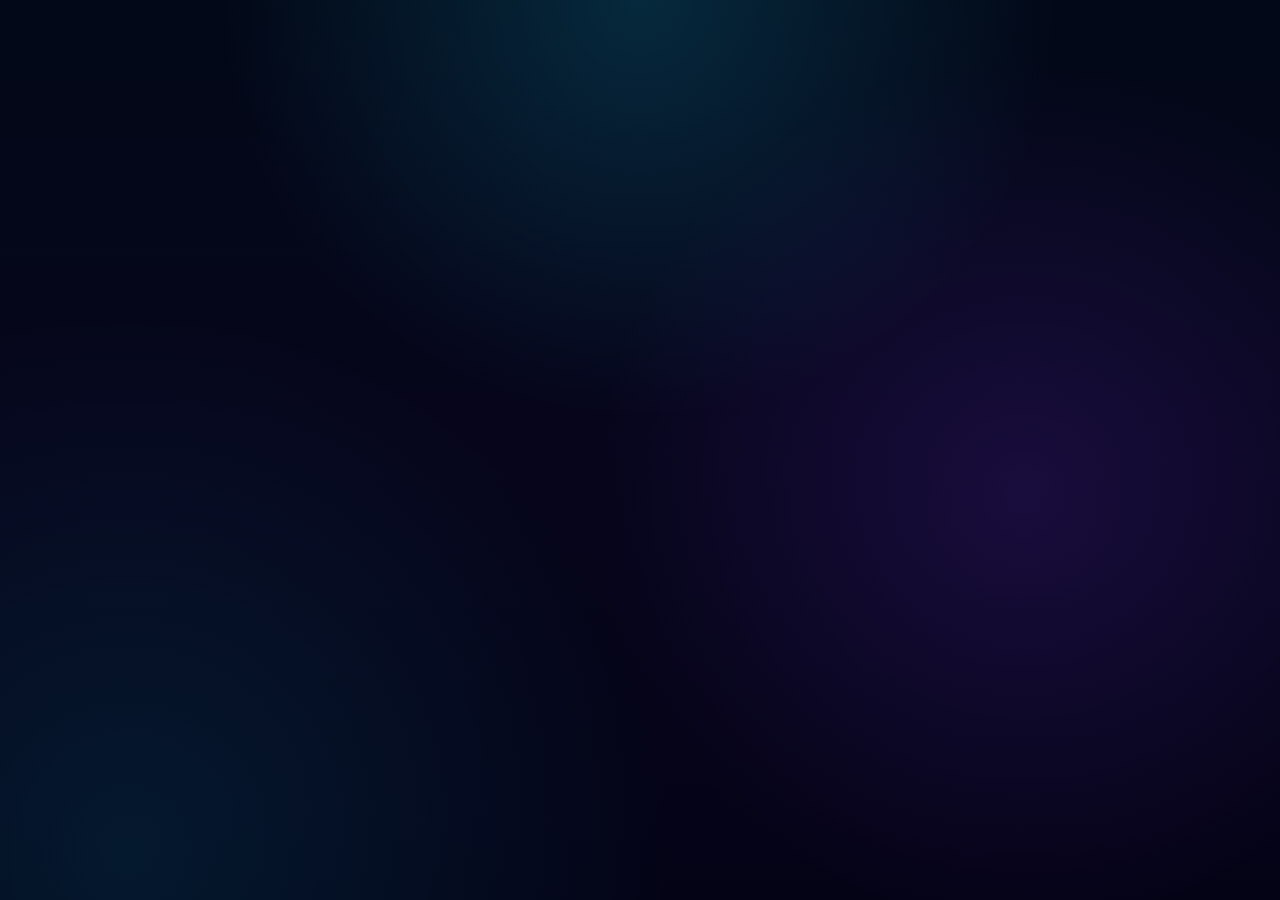
==== commit 4d5a4865: "Update index.html" ====
--- a/index.html
+++ b/index.html
@@ -164,539 +164,4 @@
         .ring-c {
             width: 228px;
             height: 228px;
-            border: 2px solid rgba(39,245,255,.2);
-            border-left-color: transparent;
-            border-right-color: transparent;
-            animation: rotateRight 6.5s linear infinite;
-        }
-
-        .segment-ring {
-            position: absolute;
-            width: 270px;
-            height: 270px;
-            border-radius: 50%;
-            background:
-                conic-gradient(
-                    from 20deg,
-                    transparent 0deg 32deg,
-                    rgba(39,245,255,.95) 32deg 48deg,
-                    transparent 48deg 113deg,
-                    rgba(154,85,255,.9) 113deg 135deg,
-                    transparent 135deg 217deg,
-                    rgba(39,245,255,.85) 217deg 233deg,
-                    transparent 233deg 309deg,
-                    rgba(154,85,255,.9) 309deg 326deg,
-                    transparent 326deg
-                );
-            -webkit-mask: radial-gradient(circle, transparent 0 124px, #000 125px 134px, transparent 135px);
-            mask: radial-gradient(circle, transparent 0 124px, #000 125px 134px, transparent 135px);
-            animation: rotateRight 12s linear infinite;
-            filter: drop-shadow(0 0 6px rgba(39,245,255,.55));
-        }
-
-        .logo-frame {
-            position: relative;
-            width: 204px;
-            height: 204px;
-            z-index: 5;
-            padding: 7px;
-            border-radius: 50%;
-            background: conic-gradient(from 0deg, var(--cyan), #8afaff, var(--purple), #e355ff, var(--cyan));
-            box-shadow:
-                0 0 14px var(--cyan),
-                0 0 34px rgba(39,245,255,.48),
-                0 0 65px rgba(154,85,255,.25);
-            animation: logoFloat 4s ease-in-out infinite, glowPulse 3s ease-in-out infinite;
-        }
-
-        .logo-frame::before {
-            content: "";
-            position: absolute;
-            inset: 7px;
-            z-index: 2;
-            border-radius: 50%;
-            border: 2px solid rgba(255,255,255,.35);
-            pointer-events: none;
-        }
-
-        .logo-frame::after {
-            content: "";
-            position: absolute;
-            inset: -4px;
-            z-index: -1;
-            border-radius: 50%;
-            border: 1px solid rgba(39,245,255,.5);
-            animation: logoShockwave 2.8s ease-out infinite;
-        }
-
-        .logo-image {
-            display: block;
-            width: 100%;
-            height: 100%;
-            border-radius: 50%;
-            object-fit: cover;
-            background: #08122d;
-            animation: imageBreath 5s ease-in-out infinite;
-        }
-
-        .logo-shine {
-            position: absolute;
-            inset: 10px;
-            z-index: 7;
-            overflow: hidden;
-            border-radius: 50%;
-            pointer-events: none;
-        }
-
-        .logo-shine::before {
-            content: "";
-            position: absolute;
-            top: -40%;
-            left: -85%;
-            width: 48%;
-            height: 190%;
-            background: linear-gradient(90deg, transparent, rgba(255,255,255,.34), transparent);
-            transform: rotate(22deg);
-            animation: shine 4.8s ease-in-out infinite;
-        }
-
-        .title {
-            margin: 2px 0 0;
-            font-family: "Russo One", "Jura", sans-serif;
-            font-size: clamp(38px, 8vw, 60px);
-            font-weight: 400;
-            line-height: 1;
-            letter-spacing: .075em;
-            text-align: center;
-            text-transform: uppercase;
-            color: #eaffff;
-            text-shadow: 0 0 5px #fff, 0 0 12px var(--cyan), 0 0 30px rgba(39,245,255,.62);
-            animation: titlePulse 4s ease-in-out infinite;
-        }
-
-        .subtitle {
-            margin: 19px 0 48px;
-            color: #d4d8ea;
-            font-size: clamp(16px, 4vw, 24px);
-            font-weight: 600;
-            line-height: 1.45;
-            letter-spacing: .025em;
-            text-align: center;
-            text-shadow: 0 0 13px rgba(139,169,255,.28);
-        }
-
-        .links {
-            width: 100%;
-            display: grid;
-            gap: 26px;
-        }
-
-        .cyber-button {
-            --accent: var(--cyan);
-            --accent-soft: var(--cyan-soft);
-            --accent-dark: var(--cyan-dark);
-            position: relative;
-            min-height: 132px;
-            padding: 20px 31px 20px 24px;
-            isolation: isolate;
-            overflow: hidden;
-            display: grid;
-            grid-template-columns: 104px 1fr;
-            align-items: center;
-            gap: 25px;
-            color: var(--white);
-            text-decoration: none;
-            background: linear-gradient(105deg, rgba(11,33,62,.93), rgba(10,17,44,.95) 56%, rgba(11,10,39,.96));
-            border: 2px solid var(--accent);
-            border-radius: 4px;
-            box-shadow: 0 0 8px var(--accent-soft), 0 0 24px rgba(0,0,0,.38), inset 0 0 26px var(--accent-dark);
-            clip-path: polygon(20px 0, calc(100% - 20px) 0, 100% 20px, 100% calc(100% - 20px), calc(100% - 20px) 100%, 20px 100%, 0 calc(100% - 20px), 0 20px);
-            transform: translateZ(0);
-            transition: transform .25s ease, filter .25s ease, box-shadow .25s ease;
-        }
-
-        .cyber-button.purple {
-            --accent: var(--purple);
-            --accent-soft: var(--purple-soft);
-            --accent-dark: var(--purple-dark);
-        }
-
-        .cyber-button::before {
-            content: "";
-            position: absolute;
-            inset: 7px;
-            z-index: -2;
-            border: 1px solid var(--accent-soft);
-            clip-path: polygon(15px 0, calc(100% - 15px) 0, 100% 15px, 100% calc(100% - 15px), calc(100% - 15px) 100%, 15px 100%, 0 calc(100% - 15px), 0 15px);
-        }
-
-        .cyber-button::after {
-            content: "";
-            position: absolute;
-            top: 0;
-            left: -60%;
-            z-index: -1;
-            width: 45%;
-            height: 100%;
-            background: linear-gradient(90deg, transparent, var(--accent-dark), transparent);
-            transform: skewX(-24deg);
-            animation: buttonScan 4.6s ease-in-out infinite;
-        }
-
-        .circuit-lines {
-            position: absolute;
-            inset: 0;
-            z-index: -1;
-            opacity: .33;
-            pointer-events: none;
-            background:
-                linear-gradient(90deg, transparent 0 42%, var(--accent-soft) 42% 42.5%, transparent 42.5% 100%),
-                linear-gradient(0deg, transparent 0 72%, var(--accent-soft) 72% 73%, transparent 73% 100%);
-            -webkit-mask-image: repeating-linear-gradient(90deg, #000 0 35px, transparent 35px 49px);
-            mask-image: repeating-linear-gradient(90deg, #000 0 35px, transparent 35px 49px);
-        }
-
-        .corner {
-            position: absolute;
-            width: 28px;
-            height: 28px;
-            pointer-events: none;
-        }
-
-        .corner-tl {
-            top: 0;
-            left: 0;
-            border-top: 4px solid var(--accent);
-            border-left: 4px solid var(--accent);
-        }
-
-        .corner-br {
-            right: 0;
-            bottom: 0;
-            border-right: 4px solid var(--accent);
-            border-bottom: 4px solid var(--accent);
-        }
-
-        .icon-wrap {
-            position: relative;
-            width: 104px;
-            height: 88px;
-            display: grid;
-            place-items: center;
-            border-right: 1px solid var(--accent-soft);
-            filter: drop-shadow(0 0 9px var(--accent-soft));
-        }
-
-        .icon-orbit {
-            position: absolute;
-            width: 78px;
-            height: 78px;
-            border: 1px solid var(--accent-soft);
-            border-radius: 50%;
-            animation: iconRotate 8s linear infinite;
-        }
-
-        .icon-orbit::before {
-            content: "";
-            position: absolute;
-            inset: 6px;
-            border: 1px dashed var(--accent);
-            border-radius: 50%;
-            animation: rotateLeft 5s linear infinite;
-        }
-
-        .telegram-icon {
-            position: relative;
-            z-index: 2;
-            width: 54px;
-            height: 54px;
-            filter: drop-shadow(0 0 5px #fff) drop-shadow(0 0 13px var(--accent));
-        }
-
-        .button-copy {
-            position: relative;
-            z-index: 3;
-        }
-
-        .button-title {
-            display: block;
-            font-size: clamp(20px, 4.3vw, 31px);
-            font-weight: 700;
-            line-height: 1.2;
-            text-align: center;
-            text-transform: uppercase;
-            text-shadow: 0 0 8px rgba(255,255,255,.22);
-        }
-
-        .button-note {
-            display: block;
-            margin-top: 7px;
-            color: var(--accent);
-            font-size: 11px;
-            font-weight: 700;
-            letter-spacing: .2em;
-            text-align: center;
-            text-transform: uppercase;
-            opacity: .86;
-        }
-
-        .launch-tag {
-            position: absolute;
-            top: -1px;
-            right: 23px;
-            z-index: 10;
-            min-width: 132px;
-            padding: 8px 14px 7px;
-            color: white;
-            font-size: 11px;
-            font-weight: 700;
-            letter-spacing: .15em;
-            text-align: center;
-            text-transform: uppercase;
-            background: linear-gradient(180deg, #b980ff, #7433e9);
-            border: 1px solid rgba(216,181,255,.75);
-            border-radius: 0 0 7px 7px;
-            box-shadow: 0 0 8px #a766ff, 0 0 18px rgba(154,85,255,.85);
-            animation: tagPulse 2.3s ease-in-out infinite;
-        }
-
-        .cyber-button:hover,
-        .cyber-button:focus-visible {
-            transform: translateY(-4px) scale(1.008);
-            filter: brightness(1.15);
-            box-shadow: 0 0 12px var(--accent), 0 0 32px var(--accent-soft), inset 0 0 34px var(--accent-dark);
-            outline: none;
-        }
-
-        .cyber-button:active { transform: scale(.985); }
-
-        .footer {
-            margin-top: 42px;
-            color: rgba(198,205,232,.48);
-            font-size: 10px;
-            font-weight: 600;
-            letter-spacing: .16em;
-            text-align: center;
-            text-transform: uppercase;
-        }
-
-        @keyframes gridMove {
-            from { background-position: 0 0, 0 0; }
-            to { background-position: 42px 42px, 42px 42px; }
-        }
-
-        @keyframes scanlines {
-            from { transform: translateY(0); }
-            to { transform: translateY(12px); }
-        }
-
-        @keyframes ambientOne {
-            to { transform: translate(100px,120px) scale(1.2); }
-        }
-
-        @keyframes ambientTwo {
-            to { transform: translate(-100px,-100px) scale(1.15); }
-        }
-
-        @keyframes rotateRight { to { transform: rotate(360deg); } }
-        @keyframes rotateLeft { to { transform: rotate(-360deg); } }
-
-        @keyframes logoFloat {
-            0%,100% { transform: translateY(0) scale(1); }
-            50% { transform: translateY(-7px) scale(1.015); }
-        }
-
-        @keyframes glowPulse {
-            0%,100% {
-                box-shadow: 0 0 14px var(--cyan), 0 0 34px rgba(39,245,255,.42), 0 0 60px rgba(154,85,255,.22);
-            }
-            50% {
-                box-shadow: 0 0 19px var(--cyan), 0 0 48px rgba(39,245,255,.72), 0 0 90px rgba(154,85,255,.42);
-            }
-        }
-
-        @keyframes imageBreath {
-            0%,100% { filter: brightness(1) contrast(1.05) saturate(1.08); }
-            50% { filter: brightness(1.12) contrast(1.08) saturate(1.2); }
-        }
-
-        @keyframes haloPulse {
-            0%,100% { opacity: .55; transform: scale(.94); }
-            50% { opacity: 1; transform: scale(1.12); }
-        }
-
-        @keyframes logoShockwave {
-            0% { opacity: .75; transform: scale(1); }
-            80%,100% { opacity: 0; transform: scale(1.15); }
-        }
-
-        @keyframes shine {
-            0%,15% { left: -85%; }
-            52%,100% { left: 145%; }
-        }
-
-        @keyframes titlePulse {
-            0%,100% { opacity: .94; }
-            50% {
-                opacity: 1;
-                text-shadow: 0 0 6px #fff, 0 0 16px var(--cyan), 0 0 38px rgba(39,245,255,.78);
-            }
-        }
-
-        @keyframes buttonScan {
-            0%,18% { left: -65%; }
-            58%,100% { left: 145%; }
-        }
-
-        @keyframes iconRotate { to { transform: rotate(360deg); } }
-
-        @keyframes tagPulse {
-            0%,100% { filter: brightness(1); }
-            50% {
-                filter: brightness(1.35);
-                box-shadow: 0 0 11px #bd8cff, 0 0 26px rgba(154,85,255,.95);
-            }
-        }
-
-        @media (max-width: 600px) {
-            .page { padding-left: 17px; padding-right: 17px; }
-            .logo-zone { width: 260px; height: 260px; }
-            .ring-a { width: 244px; height: 244px; }
-            .ring-b { width: 220px; height: 220px; }
-            .ring-c { width: 202px; height: 202px; }
-
-            .segment-ring {
-                width: 232px;
-                height: 232px;
-                -webkit-mask: radial-gradient(circle, transparent 0 106px, #000 107px 115px, transparent 116px);
-                mask: radial-gradient(circle, transparent 0 106px, #000 107px 115px, transparent 116px);
-            }
-
-            .logo-frame { width: 182px; height: 182px; }
-            .subtitle { margin-bottom: 36px; }
-
-            .cyber-button {
-                min-height: 112px;
-                padding: 17px 20px 17px 17px;
-                grid-template-columns: 82px 1fr;
-                gap: 14px;
-            }
-
-            .icon-wrap { width: 82px; height: 76px; }
-            .icon-orbit { width: 67px; height: 67px; }
-            .telegram-icon { width: 45px; height: 45px; }
-
-            .launch-tag {
-                right: 16px;
-                min-width: 112px;
-                padding: 6px 11px;
-                font-size: 9px;
-            }
-        }
-
-        @media (max-width: 390px) {
-            .button-title { font-size: 18px; }
-            .button-note { font-size: 9px; }
-            .cyber-button { grid-template-columns: 72px 1fr; gap: 10px; }
-            .icon-wrap { width: 72px; }
-        }
-
-        @media (prefers-reduced-motion: reduce) {
-            *, *::before, *::after {
-                animation-duration: .01ms !important;
-                animation-iteration-count: 1 !important;
-                scroll-behavior: auto !important;
-            }
-        }
-    </style>
-</head>
-
-<body>
-    <div class="ambient"></div>
-
-    <main class="page">
-        <section class="logo-zone" aria-label="Логотип Чукаев Лаб">
-            <div class="logo-halo"></div>
-            <div class="ring ring-a"></div>
-            <div class="segment-ring"></div>
-            <div class="ring ring-b"></div>
-            <div class="ring ring-c"></div>
-
-            <div class="logo-frame">
-                <img
-                    class="logo-image"
-                    src="./IMG_20260714_024154_611.jpg"
-                    alt="Чукаев Лаб"
-                >
-                <div class="logo-shine"></div>
-            </div>
-        </section>
-
-        <h1 class="title">Чукаев Лаб</h1>
-
-        <p class="subtitle">
-            ИИ-генерация, промпты и автоматизация
-        </p>
-
-        <section class="links" aria-label="Ссылки проекта">
-            <a
-                class="cyber-button"
-                href="https://telegram.me/ai_prompts_chukaev"
-                target="_blank"
-                rel="noopener noreferrer"
-            >
-                <span class="circuit-lines"></span>
-                <span class="corner corner-tl"></span>
-                <span class="corner corner-br"></span>
-
-                <span class="icon-wrap">
-                    <span class="icon-orbit"></span>
-
-                    <svg class="telegram-icon" viewBox="0 0 24 24" aria-hidden="true">
-                        <circle cx="12" cy="12" r="11" fill="#27f5ff" opacity="0.14"/>
-                        <path fill="#ecffff" d="M18.92 5.63 3.86 11.44c-1.03.41-1.02.98-.19 1.24l3.87 1.21 1.49 4.56c.18.5.09.7.61.7.4 0 .58-.18.81-.4l1.87-1.82 3.89 2.87c.72.4 1.24.19 1.42-.67l2.57-12.11c.27-1.06-.4-1.54-1.28-1.19ZM8.15 13.61l8.76-5.53c.44-.27.84-.13.51.16l-7.24 6.54-.28 3.04-1.75-4.21Z"/>
-                    </svg>
-                </span>
-
-                <span class="button-copy">
-                    <span class="button-title">
-                        ТГ-канал:<br>
-                        Нейросети &amp; Промпты
-                    </span>
-                    <span class="button-note">Перейти в канал</span>
-                </span>
-            </a>
-
-            <a
-                class="cyber-button purple"
-                href="https://telegram.me/matrixai_robot?start=r-943037293"
-                target="_blank"
-                rel="noopener noreferrer"
-            >
-                <span class="launch-tag">Запустить</span>
-                <span class="circuit-lines"></span>
-                <span class="corner corner-tl"></span>
-                <span class="corner corner-br"></span>
-
-                <span class="icon-wrap">
-                    <span class="icon-orbit"></span>
-
-                    <svg class="telegram-icon" viewBox="0 0 24 24" aria-hidden="true">
-                        <circle cx="12" cy="12" r="11" fill="#9a55ff" opacity="0.16"/>
-                        <path fill="#ffffff" d="M18.92 5.63 3.86 11.44c-1.03.41-1.02.98-.19 1.24l3.87 1.21 1.49 4.56c.18.5.09.7.61.7.4 0 .58-.18.81-.4l1.87-1.82 3.89 2.87c.72.4 1.24.19 1.42-.67l2.57-12.11c.27-1.06-.4-1.54-1.28-1.19ZM8.15 13.61l8.76-5.53c.44-.27.84-.13.51.16l-7.24 6.54-.28 3.04-1.75-4.21Z"/>
-                    </svg>
-                </span>
-
-                <span class="button-copy">
-                    <span class="button-title">Matrix AI Бот</span>
-                    <span class="button-note">Открыть Telegram-бота</span>
-                </span>
-            </a>
-        </section>
-
-        <footer class="footer">
-            Chukaev Lab · AI Ecosystem
-        </footer>
-    </main>
-</body>
-</html>
+            border: 2px solid rgba(39,2
